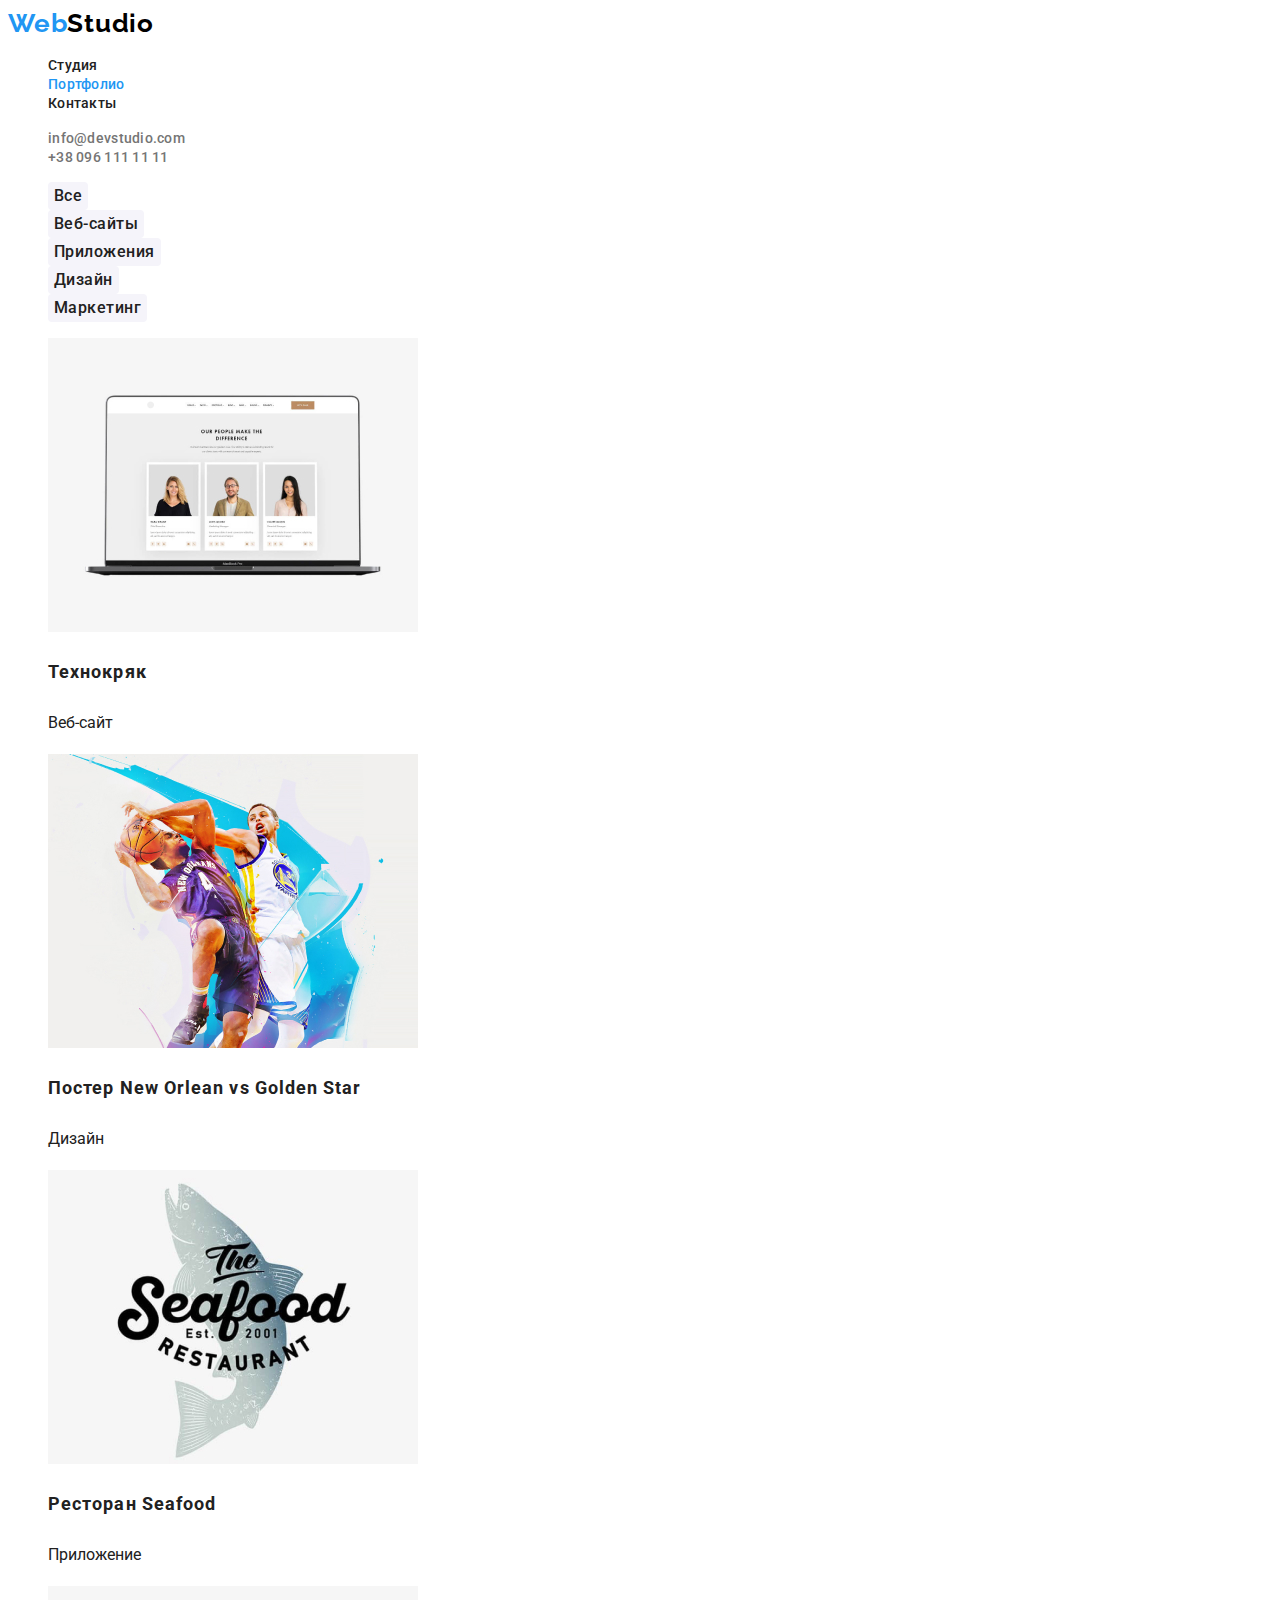
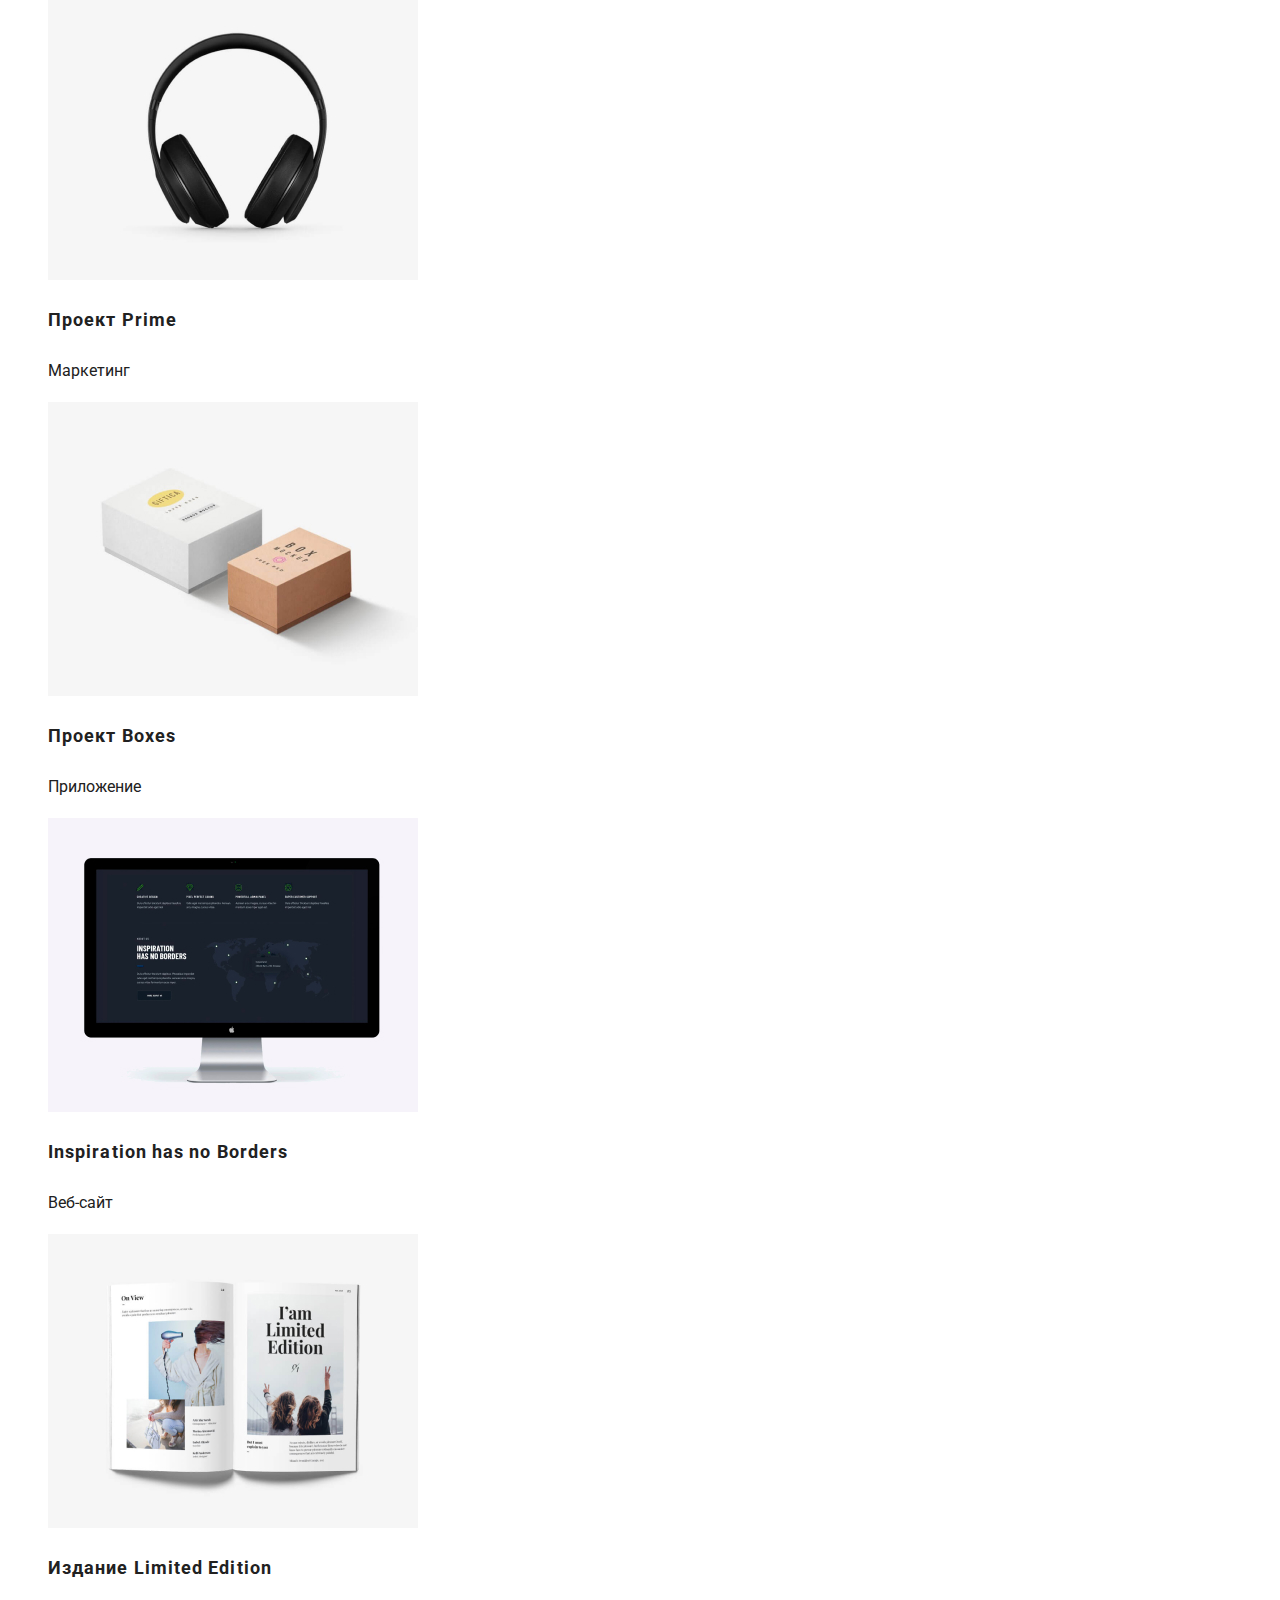
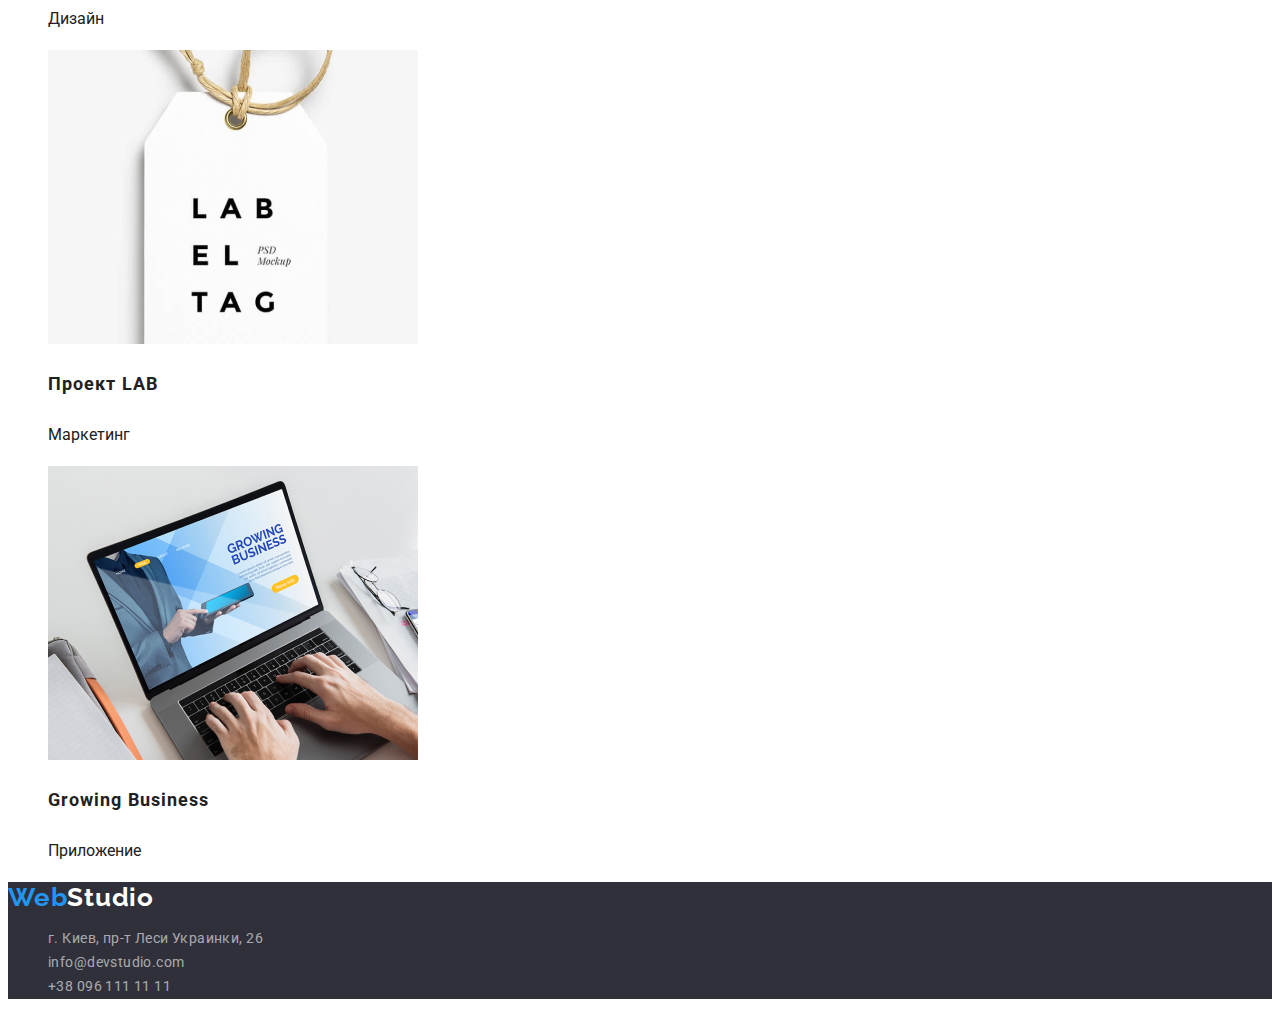
==== portfolio.html @ 54f68166 "Клонирует репозиторий" ====
<!DOCTYPE html>
<html lang="en">
<head>
    <meta charset="UTF-8">
    <meta http-equiv="X-UA-Compatible" content="IE=edge">
    <meta name="viewport" content="width=device-width, initial-scale=1.0">
    <title>Portfolio</title>
    <link
        rel="preconnect"
        href="https://fonts.gstatic.com"
    >
    <link
        href="https://fonts.googleapis.com/css2?family=Raleway:wght@700&family=Roboto:wght@400;500;700;900&display=swap"
        rel="stylesheet"
    >
    <link
        rel="stylesheet"
        href="./css/style.css">
</head>
<body>
    <header class="header">
      <div class="container navbar">
        <nav class="nav-area">
          <a href="/" class="logo-web link">
            <span>Web</span><span class="logo-st">Studio</span>
          </a>
          <ul class="site-nav list">
            <li class="item">
              <a href="./index.html" class="link">Студия</a>
            </li>
            <li class="item">
              <a href="./portfolio.html" class="link current">Портфолио</a>
            </li>
            <li class="item">
              <a href="#contacts" class="link">Контакты</a>
            </li>
        </nav>
          </ul>
          <ul class="mail-phone list">
            <li class="item">
              <a href="mailto:info@devstudio.com" class="link">info@devstudio.com</a>
            </li>
            <li class="item">
              <a href="tel:+380961111111" class="link">+38 096 111 11 11</a>
            </li>
          </ul>
      </div>
    </header>
    <main>
        <section>
            <h1 class="hiding-heading">Portfolio</h1>
            <ul class="list">
                <li><button type="button" class="button filter-button">Все</button></li>
                <li><button type="button" class="button filter-button">Веб-сайты</button></li>
                <li><button type="button" class="button filter-button">Приложения</button></li> 
                <li><button type="button" class="button filter-button">Дизайн</button></li>
                <li><button type="button" class="button filter-button">Маркетинг</button></li>
            </ul>
            <ul class="list">
                <li>
                    <a href="" class="link portfolio-link">
                        <img src="./img/tech.jpg" alt="tech" width="370">
                        <h3 class="project-name">Технокряк</h3>
                        <p class="project-type">Веб-сайт</p>
                    </a>
                </li>
                <li>
                    <a href="" class="link portfolio-link">
                        <img src="./img/poster.jpg" alt="poster" width="370">
                        <h3 class="project-name">Постер New Orlean vs Golden Star</h3>
                        <p class="project-type">Дизайн</p>
                    </a>
                </li>
                <li>
                    <a href="" class="link portfolio-link">
                        <img src="./img/seafood.jpg" alt="seafood" width="370">
                        <h3 class="project-name">Ресторан Seafood</h3>
                        <p class="project-type">Приложение</p>
                    </a>
                </li>
                <li>
                    <a href="" class="link portfolio-link">
                        <img src="./img/prime.jpg" alt="prime" width="370">
                        <h3 class="project-name">Проект Prime</h3>
                        <p class="project-type">Маркетинг</p>
                    </a>
                </li>
                <li>
                    <a href="" class="link portfolio-link">
                        <img src="./img/boxes.jpg" alt="boxes" width="370">
                        <h3 class="project-name">Проект Boxes</h3>
                        <p class="project-type">Приложение</p>
                    </a>
                </li>
                <li>
                    <a href="" class="link portfolio-link">
                        <img src="./img/inspir.jpg" alt="Inspiration" width="370">
                        <h3 class="project-name">Inspiration has no Borders</h3>
                        <p class="project-type">Веб-сайт</p>
                    </a>
                </li>
                <li>
                    <a href="" class="link portfolio-link">
                        <img src="./img/book.jpg" alt="book" width="370">
                        <h3 class="project-name">Издание Limited Edition</h3>
                        <p class="project-type">Дизайн</p>
                    </a>
                </li>
                <li>
                    <a href="" class="link portfolio-link">
                        <img src="./img/lab.jpg" alt="LAB" width="370">
                        <h3 class="project-name">Проект LAB</h3>
                        <p class="project-type">Маркетинг</p>
                    </a>
                </li>
                <li>
                    <a href="" class="link portfolio-link">
                        <img src="./img/grow.jpg" alt="Growing" width="370">
                        <h3 class="project-name">Growing Business</h3>
                        <p class="project-type">Приложение</p>
                    </a>
                </li>
            </ul>
        </section>
        </main>
        <!-- FOOTER-->
        <footer class="footer">
      <div class="ftr-data">
        <a href="/" class="logo-web link">
          <span>Web</span><span class="ftr-logo-st">Studio</span>
        </a>
        <ul class="ftr-adress list">
          <li>
            <a href="https://goo.gl/maps/uUebUFh7nfzRT5ZEA" class="link">г. Киев, пр-т Леси Украинки, 26</a>
          </li>
          <li>
            <a  href="mailto:info@devstudio.com" class="link">info@devstudio.com</a>
          </li>
          <li>
            <a href="tel:+380961111111" class="link">+38 096 111 11 11</a>
          </li>
        </ul>
      </div>
    </footer>
</body>
</html>
---- css/style.css ----
:root {
  --brand-blue-color: #2196f3;
  --black: #000000;
  --common-color: #212121;
  --grey: #757575;
  --white: #ffffff;
  --background-black: #2f303a;
  --background-grey: #f5f4fa;
  --card-border-grey: #eeeeee;
  --header-underline: #ececec;
  --footer-contacts: rgba(255, 255, 255, 0.6);
  --footer-logo-shadow: 0px 4px 4px rgba(0, 0, 0, 0.25);
  --hero-button-shadow: 0px 4px 4px rgba(0, 0, 0, 0.15);
  --project-cards-shadow: 0px 1px 1px rgba(0, 0, 0, 0.12),
    0px 4px 4px rgba(0, 0, 0, 0.06), 1px 4px 6px rgba(0, 0, 0, 0.16);
  --project-button-shedow: 0px 3px 1px rgba(0, 0, 0, 0.1),
    0px 1px 2px rgba(0, 0, 0, 0.08), 0px 2px 2px rgba(0, 0, 0, 0.12);
}

/* ------Hide Headers------ */

.hiding-heading {
  position: absolute;
  width: 1px;
  height: 1px;
  margin: -1px;
  border: 0;
  padding: 0;

  white-space: nowrap;
  clip-path: inset(100%);
  clip: rect(0 0 0 0);
  overflow: hidden;
}
/* ------End Hide Headers------ */

body {
  font-family: "Roboto", "Open Sans", "Helvetica Neue", sans-serif;
  color: var(--common-color);
  background-color: var(--white);
}

.list {
  list-style: none;
}

.link {
  text-decoration: none;
}

/* ------Header Section------ */
/* Logo Headder-Fotter */

.logo-web {
  color: var(--brand-blue-color);
  font-family: Raleway;
  font-weight: 700;
  font-size: 26px;
  line-height: 1.192;
  letter-spacing: 0.03em;
}

.logo-st {
  color: var(--black);
}

.ftr-logo-st {
  color: var(--white);
}

.logo-web.link:hover,
.logo-web.link:focus {
  opacity: 0.7;
}

.logo-web.shadow {
  text-shadow: var(--footer-logo-shadow);
}

/* Main content and Header fonts */

.site-nav .link,
.mail-phone .link {
  font-family: inherit;
  font-weight: 500;
  font-size: 14px;
  line-height: 1.143;
  letter-spacing: 0.02em;
}

/* site navigation*/

.site-nav .link {
  color: var(--common-color);
}

.site-nav .link.current {
  color: var(--brand-blue-color);
}

.site-nav .link:hover,
.site-nav .link:focus {
  color: var(--brand-blue-color);
}

/* Header Contacts */

.mail-phone .link {
  color: var(--grey);
}

.mail-phone .link:hover,
.mail-phone .link:focus {
  color: var(--brand-blue-color);
}
/* ------End Header Section------ */

/* -----Main Container------ */
/* Hero */

.order-txt {
  font-weight: 900;
  font-size: 44px;
  line-height: 1.36;
  text-align: center;
  letter-spacing: 0.06em;
  text-transform: uppercase;
  color: var(--white);
}

.hero-background {
  background-color: var(--background-black);
}
/*Hero end*/

/*Details*/
.head-spc-work {
  font-weight: 700;
  font-size: 14px;
  line-height: 1.143;
  text-transform: uppercase;
  letter-spacing: 0.03em;
}

.description-spc-work {
  font-size: 14px;
  line-height: 1.714;
  letter-spacing: 0.03em;
  color: var(--grey);
}
/* Details end*/

/* Sections */

/* Team Section */

.team {
  background-color: var(--background-grey);
}

/* Sections Service */

.service > .service-title,
.team > .service-title {
  font-weight: 700;
  font-size: 36px;
  line-height: 1.167;
  text-align: center;
  letter-spacing: 0.03em;
}

/* Sections h3 */

.our-team {
  font-weight: 500;
  font-size: 16px;
  line-height: 1.188;
  text-align: center;
}

.portfolio-link.link {
  color: inherit;
}

.project-name {
  font-weight: 700;
  font-size: 18px;
  line-height: 2;
  letter-spacing: 0.06em;
}

/* Card Descriptions */

.card-description {
  font-size: 16px;
  letter-spacing: 0.03em;
  color: var(--grey);
}

.team-position {
  line-height: 1.188;
  text-align: center;
}

.project-type {
  line-height: 1.875;
}

/* Portfolio Card Effects */

.portfolio-link {
  display: block;
}

.portfolio-link:hover,
.portfolio-link:focus {
  box-shadow: var(--project-cards-shadow);
}

/* Buttons */

.button {
  font-size: 16px;
  text-align: center;
  font-family: inherit;
  border: none;
  border-radius: 4px;
  cursor: pointer;
}
.button.order-btn {
  font-weight: 700;
  line-height: 1.875;
  letter-spacing: 0.06em;
  color: var(--white);
  background-color: var(--brand-blue-color);
  box-shadow: var(--hero-button-shadow);
}

.button.order-btn:hover,
.button.order-btn:focus {
  background-color: var(--white);
  color: var(--common-color);
}

.button.filter-button {
  font-weight: 500;
  line-height: 1.625;
  letter-spacing: 0.03em;
  color: var(--common-color);
  background-color: var(--background-grey);
}

.button.filter-button:hover,
.button.filter-button:focus {
  color: var(--white);
  background-color: var(--brand-blue-color);
  box-shadow: var(--project-button-shedow);
}

/* -----End Main Container------ */

/* ------Footer Section------ */
.footer {
  background-color: var(--background-black);
}

.ftr-adress,
.ftr-adress .link {
  font-style: normal;
  font-size: 14px;
  line-height: 1.714;
  letter-spacing: 0.03em;
}

a#adr-link{
  color: var(--white);
}

.ftr-adress .link {
  font-family: inherit;
  color: var(--footer-contacts);
}

.ftr-adress .link:hover,
.ftr-adress .link:focus {
  color: var(--white);
}
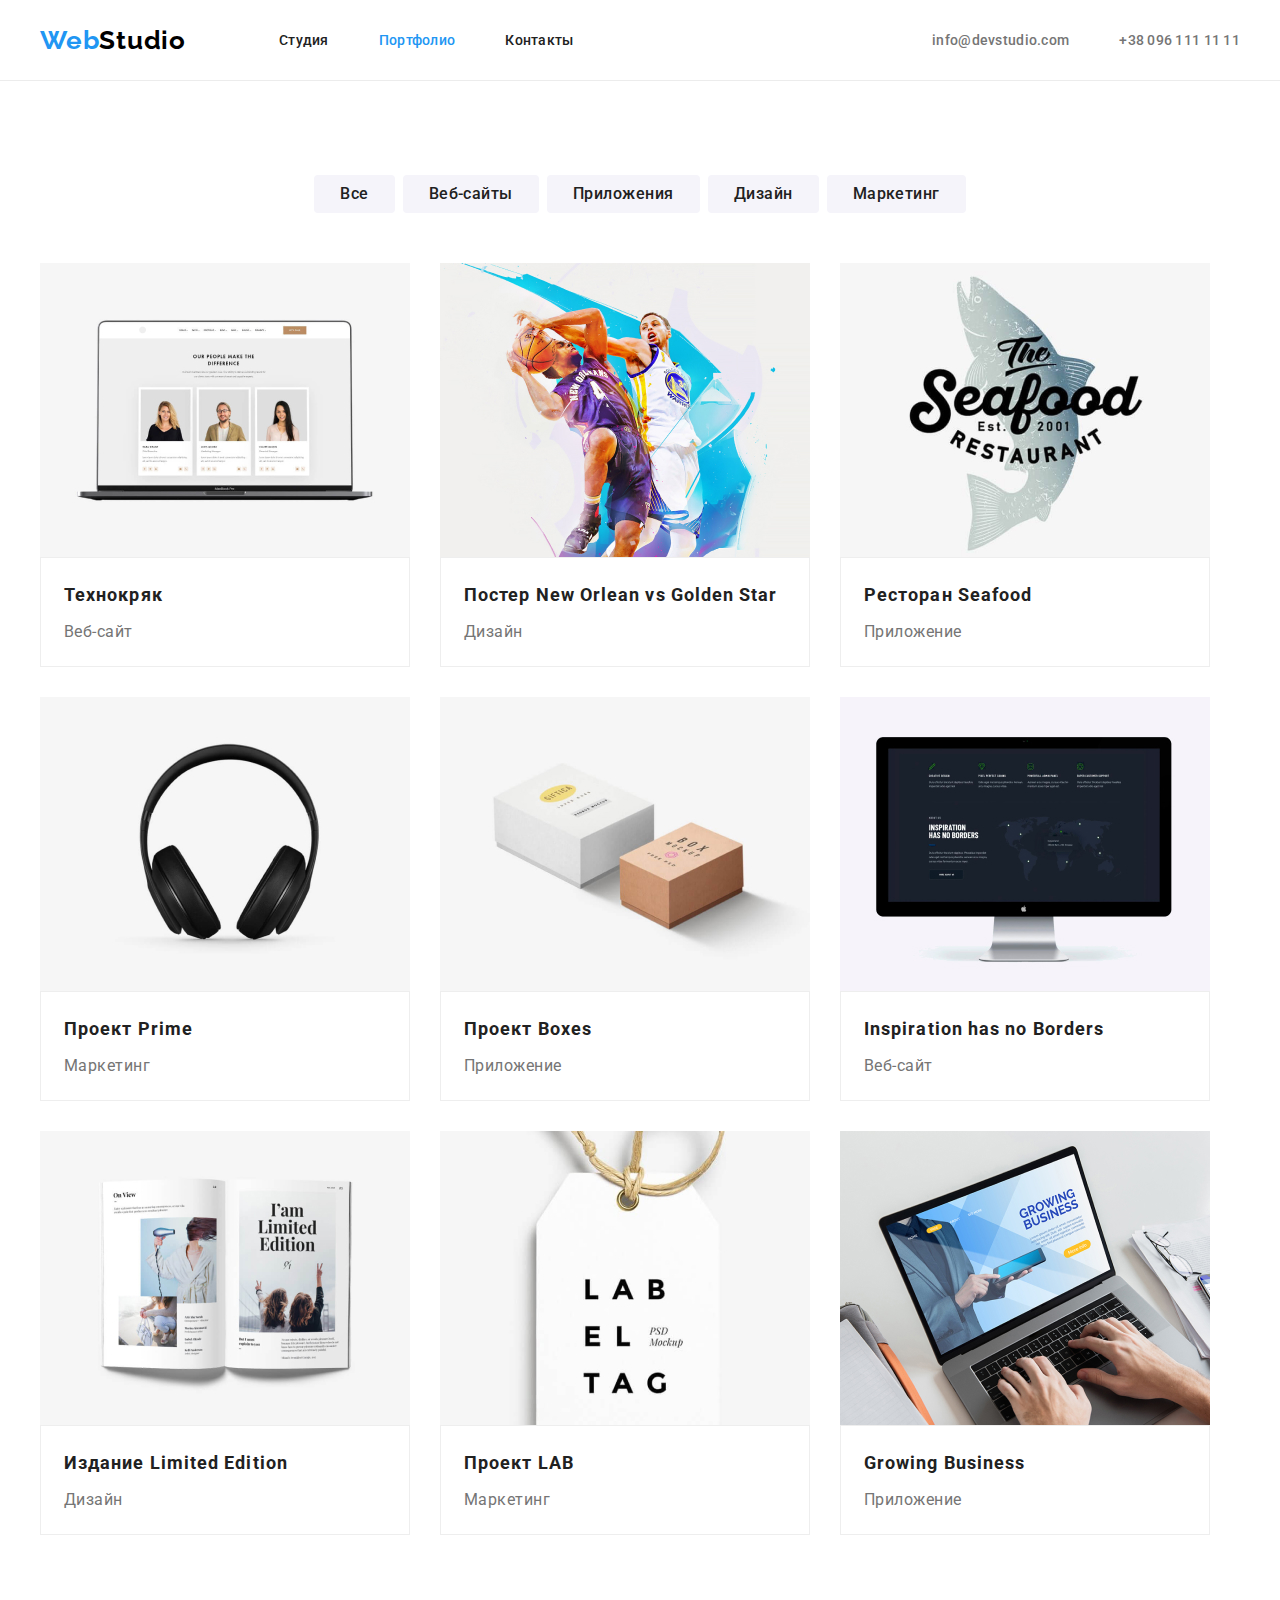
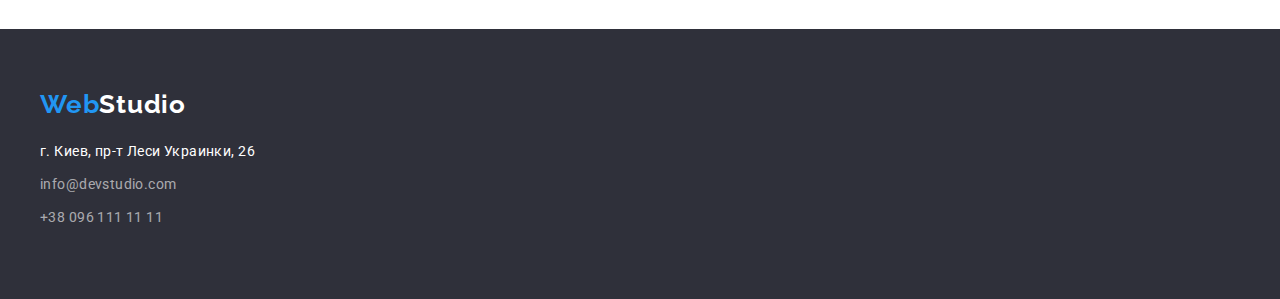
==== commit 59ac02fa: "применяет стили к Портфолио и обновляет главную" ====
--- a/portfolio.html
+++ b/portfolio.html
@@ -18,129 +18,154 @@
         href="./css/style.css">
 </head>
 <body>
-    <header class="header">
-      <div class="container navbar">
+  <header class="header">
+    <div class="container">
+      <div class="header-block">
         <nav class="nav-area">
-          <a href="/" class="logo-web link">
-            <span>Web</span><span class="logo-st">Studio</span>
-          </a>
+           <a href="/" class="logo-web link">
+             <span>Web</span><span class="logo-st">Studio</span>
+           </a>
           <ul class="site-nav list">
-            <li class="item">
-              <a href="./index.html" class="link">Студия</a>
+            <li class="nav-item">
+               <a href="./index.html" class="link">Студия</a>
             </li>
-            <li class="item">
-              <a href="./portfolio.html" class="link current">Портфолио</a>
+            <li class="nav-item">
+               <a href="./portfolio.html" class="link current">Портфолио</a>
             </li>
-            <li class="item">
-              <a href="#contacts" class="link">Контакты</a>
-            </li>
-        </nav>
-          </ul>
-          <ul class="mail-phone list">
-            <li class="item">
-              <a href="mailto:info@devstudio.com" class="link">info@devstudio.com</a>
-            </li>
-            <li class="item">
-              <a href="tel:+380961111111" class="link">+38 096 111 11 11</a>
+            <li class="nav-item">
+               <a href="#contacts" class="link">Контакты</a>
             </li>
           </ul>
-      </div>
-    </header>
+        </nav>
+       <ul class="mail-phone list">
+        <li class="contacts-item">
+          <a href="mailto:info@devstudio.com" class="link">info@devstudio.com</a>
+        </li>
+        <li class="item">
+          <a href="tel:+380961111111" class="link">+38 096 111 11 11</a>
+        </li>
+       </ul>
+     </div>
+   </div>
+  </header>
+
     <main>
-        <section>
+        <section class="section">
+          <div class="container">
             <h1 class="hiding-heading">Portfolio</h1>
-            <ul class="list">
-                <li><button type="button" class="button filter-button">Все</button></li>
-                <li><button type="button" class="button filter-button">Веб-сайты</button></li>
-                <li><button type="button" class="button filter-button">Приложения</button></li> 
-                <li><button type="button" class="button filter-button">Дизайн</button></li>
-                <li><button type="button" class="button filter-button">Маркетинг</button></li>
-            </ul>
-            <ul class="list">
-                <li>
+            <ul class="filter-button-list list">
+              <li class="filter-btn-item"><button type="button" class="button filter-button">Все</button></li>
+              <li class="filter-btn-item"><button type="button" class="button filter-button">Веб-сайты</button></li>
+              <li class="filter-btn-item"><button type="button" class="button filter-button">Приложения</button></li> 
+              <li class="filter-btn-item"><button type="button" class="button filter-button">Дизайн</button></li>
+              <li class="filter-btn-item"><button type="button" class="button filter-button">Маркетинг</button></li>
+              </ul>
+              <ul class="project-card-list list">
+                <li class="project-card-item">
+                  <a href="" class="link portfolio-link">
+                    <img src="./img/tech.jpg" alt="tech" width="370">
+                    <div class="project-card-description">
+                      <h3 class="project-name">Технокряк</h3>
+                      <p class="project-type card-description">Веб-сайт</p>
+                    </div>
+                  </a>
+                </li>
+                <li class="project-card-item">
+                  <a href="" class="link portfolio-link">
+                    <img src="./img/poster.jpg" alt="poster" width="370">
+                    <div class="project-card-description">
+                      <h3 class="project-name">Постер New Orlean vs Golden Star</h3>
+                      <p class="project-type card-description">Дизайн</p>
+                    </div>
+                  </a>
+                </li>
+                <li class="project-card-item">
+                  <a href="" class="link portfolio-link">
+                    <img src="./img/seafood.jpg" alt="seafood" width="370">
+                    <div class="project-card-description">
+                      <h3 class="project-name">Ресторан Seafood</h3>
+                      <p class="project-type card-description">Приложение</p>
+                    </div>
+                  </a>
+                </li>
+                <li class="project-card-item">
+                  <a href="" class="link portfolio-link">
+                    <img src="./img/prime.jpg" alt="prime" width="370">
+                    <div class="project-card-description">
+                      <h3 class="project-name">Проект Prime</h3>
+                      <p class="project-type card-description">Маркетинг</p>
+                    </div>
+                  </a>
+                </li>
+                <li class="project-card-item">
                     <a href="" class="link portfolio-link">
-                        <img src="./img/tech.jpg" alt="tech" width="370">
-                        <h3 class="project-name">Технокряк</h3>
-                        <p class="project-type">Веб-сайт</p>
+                      <img src="./img/boxes.jpg" alt="boxes" width="370">
+                      <div class="project-card-description">
+                        <h3 class="project-name">Проект Boxes</h3>
+                        <p class="project-type card-description">Приложение</p>
+                      </div>
                     </a>
+                  </li>
+                  <li class="project-card-item">
+                    <a href="" class="link portfolio-link">
+                      <img src="./img/inspir.jpg" alt="Inspiration" width="370">
+                      <div class="project-card-description">
+                        <h3 class="project-name">Inspiration has no Borders</h3>
+                        <p class="project-type card-description">Веб-сайт</p>
+                      </div>
+                    </a>
+                  </li>
+                <li class="project-card-item">
+                  <a href="" class="link portfolio-link">
+                    <img src="./img/book.jpg" alt="book" width="370">
+                    <div class="project-card-description">
+                      <h3 class="project-name">Издание Limited Edition</h3>
+                      <p class="project-type card-description">Дизайн</p>
+                    </div>
+                  </a>
                 </li>
-                <li>
-                    <a href="" class="link portfolio-link">
-                        <img src="./img/poster.jpg" alt="poster" width="370">
-                        <h3 class="project-name">Постер New Orlean vs Golden Star</h3>
-                        <p class="project-type">Дизайн</p>
-                    </a>
+                <li class="project-card-item">
+                  <a href="" class="link portfolio-link">
+                    <img src="./img/lab.jpg" alt="LAB" width="370">
+                    <div class="project-card-description">
+                      <h3 class="project-name">Проект LAB</h3>
+                      <p class="project-type card-description">Маркетинг</p>
+                    </div>
+                  </a>
                 </li>
-                <li>
-                    <a href="" class="link portfolio-link">
-                        <img src="./img/seafood.jpg" alt="seafood" width="370">
-                        <h3 class="project-name">Ресторан Seafood</h3>
-                        <p class="project-type">Приложение</p>
-                    </a>
+                <li class="project-card-item">
+                  <a href="" class="link portfolio-link">
+                    <img src="./img/grow.jpg" alt="Growing" width="370">
+                    <div class="project-card-description">
+                      <h3 class="project-name">Growing Business</h3>
+                      <p class="project-type card-description">Приложение</p>
+                    </div>
+                  </a>
                 </li>
-                <li>
-                    <a href="" class="link portfolio-link">
-                        <img src="./img/prime.jpg" alt="prime" width="370">
-                        <h3 class="project-name">Проект Prime</h3>
-                        <p class="project-type">Маркетинг</p>
-                    </a>
-                </li>
-                <li>
-                    <a href="" class="link portfolio-link">
-                        <img src="./img/boxes.jpg" alt="boxes" width="370">
-                        <h3 class="project-name">Проект Boxes</h3>
-                        <p class="project-type">Приложение</p>
-                    </a>
-                </li>
-                <li>
-                    <a href="" class="link portfolio-link">
-                        <img src="./img/inspir.jpg" alt="Inspiration" width="370">
-                        <h3 class="project-name">Inspiration has no Borders</h3>
-                        <p class="project-type">Веб-сайт</p>
-                    </a>
-                </li>
-                <li>
-                    <a href="" class="link portfolio-link">
-                        <img src="./img/book.jpg" alt="book" width="370">
-                        <h3 class="project-name">Издание Limited Edition</h3>
-                        <p class="project-type">Дизайн</p>
-                    </a>
-                </li>
-                <li>
-                    <a href="" class="link portfolio-link">
-                        <img src="./img/lab.jpg" alt="LAB" width="370">
-                        <h3 class="project-name">Проект LAB</h3>
-                        <p class="project-type">Маркетинг</p>
-                    </a>
-                </li>
-                <li>
-                    <a href="" class="link portfolio-link">
-                        <img src="./img/grow.jpg" alt="Growing" width="370">
-                        <h3 class="project-name">Growing Business</h3>
-                        <p class="project-type">Приложение</p>
-                    </a>
-                </li>
-            </ul>
-        </section>
+              </ul>
+            </div>
+          </section>
         </main>
         <!-- FOOTER-->
-        <footer class="footer">
-      <div class="ftr-data">
-        <a href="/" class="logo-web link">
-          <span>Web</span><span class="ftr-logo-st">Studio</span>
-        </a>
-        <ul class="ftr-adress list">
-          <li>
-            <a href="https://goo.gl/maps/uUebUFh7nfzRT5ZEA" class="link">г. Киев, пр-т Леси Украинки, 26</a>
-          </li>
-          <li>
-            <a  href="mailto:info@devstudio.com" class="link">info@devstudio.com</a>
-          </li>
-          <li>
-            <a href="tel:+380961111111" class="link">+38 096 111 11 11</a>
-          </li>
-        </ul>
-      </div>
-    </footer>
+      <footer class="footer">
+          <div class="container">
+            <a href="/" class="logo-web link">
+              <span>Web</span><span class="ftr-logo-st">Studio</span>
+            </a>
+            <address class="ftr-adress">
+              <ul class="list ftr-list">
+                <li class="ftr-item">
+                  <a href="https://goo.gl/maps/uUebUFh7nfzRT5ZEA" class="link" id="adr-link">г. Киев, пр-т Леси Украинки, 26</a>
+                </li>
+                <li class="ftr-item">
+                  <a  href="mailto:info@devstudio.com" class="link">info@devstudio.com</a>
+                </li>
+                <li class="ftr-item">
+                  <a href="tel:+380961111111" class="link">+38 096 111 11 11</a>
+                </li>
+              </ul>
+            </address>
+          </div>
+      </footer>
 </body>
 </html>--- a/css/style.css
+++ b/css/style.css
@@ -8,13 +8,20 @@
   --background-grey: #f5f4fa;
   --card-border-grey: #eeeeee;
   --header-underline: #ececec;
+  --order-btn: #188ce8;
   --footer-contacts: rgba(255, 255, 255, 0.6);
   --footer-logo-shadow: 0px 4px 4px rgba(0, 0, 0, 0.25);
   --hero-button-shadow: 0px 4px 4px rgba(0, 0, 0, 0.15);
   --project-cards-shadow: 0px 1px 1px rgba(0, 0, 0, 0.12),
     0px 4px 4px rgba(0, 0, 0, 0.06), 1px 4px 6px rgba(0, 0, 0, 0.16);
-  --project-button-shedow: 0px 3px 1px rgba(0, 0, 0, 0.1),
+  --project-button-shadow: 0px 3px 1px rgba(0, 0, 0, 0.1),
     0px 1px 2px rgba(0, 0, 0, 0.08), 0px 2px 2px rgba(0, 0, 0, 0.12);
+  --team-item-shadow: 0px 1px 3px rgba(0, 0, 0, 0.12),
+    0px 1px 1px rgba(0, 0, 0, 0.14), 0px 2px 1px rgba(0, 0, 0, 0.2);
+}
+
+img{
+  display: block;
 }
 
 /* ------Hide Headers------ */
@@ -38,17 +45,39 @@
   font-family: "Roboto", "Open Sans", "Helvetica Neue", sans-serif;
   color: var(--common-color);
   background-color: var(--white);
+  margin: 0;
 }
 
 .list {
   list-style: none;
+  margin: 0;
+  padding-left: 0;
 }
 
 .link {
   text-decoration: none;
 }
 
+.container{
+  max-width: 1200px;
+  padding-left: 15px;
+  padding-right: 15px;
+  margin: 0 auto;
+}
+
 /* ------Header Section------ */
+.header{
+  border-bottom: 1px solid var(--header-underline);
+}
+.header-block{
+  display: flex;
+  align-items: center;
+}
+
+.nav-area{
+  display: flex;
+  align-items: center;
+}
 /* Logo Headder-Fotter */
 
 .logo-web {
@@ -67,6 +96,9 @@
 .ftr-logo-st {
   color: var(--white);
 }
+.logo-web.link{
+  margin-right: 93px;
+}
 
 .logo-web.link:hover,
 .logo-web.link:focus {
@@ -75,6 +107,8 @@
 
 .logo-web.shadow {
   text-shadow: var(--footer-logo-shadow);
+  margin-top: 0;
+  margin-bottom: 20px;
 }
 
 /* Main content and Header fonts */
@@ -86,6 +120,9 @@
   font-size: 14px;
   line-height: 1.143;
   letter-spacing: 0.02em;
+  display: inline-block;
+  padding-top: 32px;
+  padding-bottom: 32px;
 }
 
 /* site navigation*/
@@ -102,8 +139,20 @@
 .site-nav .link:focus {
   color: var(--brand-blue-color);
 }
+.nav-item:not(:last-child){
+  margin-right: 50px;
+}
+
 
 /* Header Contacts */
+.mail-phone{
+  display: flex;
+  align-items: center;
+  margin-left: auto;
+}
+.contacts-item:not(:last-child){
+  margin-right: 50px;
+}
 
 .mail-phone .link {
   color: var(--grey);
@@ -116,30 +165,60 @@
 /* ------End Header Section------ */
 
 /* -----Main Container------ */
+.site-nav{
+  display: flex;
+  align-items: center;
+}
+
+
+
 /* Hero */
 
 .order-txt {
   font-weight: 900;
   font-size: 44px;
-  line-height: 1.36;
+  line-height: 1.3636;
   text-align: center;
   letter-spacing: 0.06em;
   text-transform: uppercase;
   color: var(--white);
+  margin: 0 auto 30px;
+  max-width: 696px;
 }
 
 .hero-background {
   background-color: var(--background-black);
+  padding-top: 200px;
+  padding-bottom: 200px;
 }
 /*Hero end*/
 
 /*Details*/
+.spc-work{
+  padding-top: 94px;
+  padding-bottom: 0;
+}
+
+.description-list{
+display: flex;
+}
+.description-item:not(:last-child){
+  margin-right: 30px;
+}
+
+.description-item{
+  max-width: 270px;
+} 
+
 .head-spc-work {
   font-weight: 700;
   font-size: 14px;
   line-height: 1.143;
   text-transform: uppercase;
   letter-spacing: 0.03em;
+  display: inline-block;
+  margin-bottom: 10px;
+  margin-top: 0;
 }
 
 .description-spc-work {
@@ -147,26 +226,64 @@
   line-height: 1.714;
   letter-spacing: 0.03em;
   color: var(--grey);
+  margin-top: 0;
+  margin-bottom: 0;
 }
 /* Details end*/
 
-/* Sections */
-
+/* Sections Service */
+.section{
+  padding-top: 94px;
+  padding-bottom: 94px;
+}
+.service-section .list{
+display: flex;
+align-items: start;
+}
+.service-item:not(:last-child){
+  margin-right: 30px;
+}
 /* Team Section */
 
-.team {
+.team-section {
   background-color: var(--background-grey);
 }
-
+.team-title{
+  margin-top: 0;
+  margin-bottom: 50px;
+}
+
+.team-section .list {
+  display: flex;
+  align-items: flex-start;
+}
+
+.team-item{
+  max-width: 270px;
+  background-color: var(--white);
+  box-shadow: var(--team-item-shadow);
+  border-bottom-right-radius: 4px;
+  border-bottom-left-radius: 4px;
+}
+
+.team-item:not(:last-child){
+  margin-right: 30px;
+}
+.description-team{
+padding-top: 30px;
+padding-bottom: 30px;
+}
 /* Sections Service */
 
-.service > .service-title,
-.team > .service-title {
+.service-section .service-title,
+.team-section .team-title {
   font-weight: 700;
   font-size: 36px;
   line-height: 1.167;
   text-align: center;
   letter-spacing: 0.03em;
+  margin-top: 0;
+  margin-bottom: 50px;
 }
 
 /* Sections h3 */
@@ -176,6 +293,8 @@
   font-size: 16px;
   line-height: 1.188;
   text-align: center;
+  margin-top: 0;
+  margin-bottom: 10px;
 }
 
 .portfolio-link.link {
@@ -187,6 +306,8 @@
   font-size: 18px;
   line-height: 2;
   letter-spacing: 0.06em;
+  margin-top: 0;
+  margin-bottom: 4px;
 }
 
 /* Card Descriptions */
@@ -195,6 +316,7 @@
   font-size: 16px;
   letter-spacing: 0.03em;
   color: var(--grey);
+  margin: 0;
 }
 
 .team-position {
@@ -234,12 +356,15 @@
   color: var(--white);
   background-color: var(--brand-blue-color);
   box-shadow: var(--hero-button-shadow);
-}
-
+  display: block;
+  margin: 0 auto;
+  padding: 10px 32px;
+  min-width: 200px;
+}
 .button.order-btn:hover,
 .button.order-btn:focus {
-  background-color: var(--white);
-  color: var(--common-color);
+  background-color: var(--order-btn);
+  color: var(--white);
 }
 
 .button.filter-button {
@@ -248,20 +373,36 @@
   letter-spacing: 0.03em;
   color: var(--common-color);
   background-color: var(--background-grey);
+  padding: 6px 26px;
 }
 
 .button.filter-button:hover,
 .button.filter-button:focus {
   color: var(--white);
   background-color: var(--brand-blue-color);
-  box-shadow: var(--project-button-shedow);
-}
-
+  box-shadow: var(--project-button-shadow);
+}
+
+.filter-button-list{
+  display: flex;
+  align-items: center;
+  justify-content: center;
+  margin-bottom: 50px;
+}
+
+.project-button-item:not(:last-child) {
+  margin-right: 8px;
+}
+.filter-btn-item:not(:last-child) {
+margin-right: 8px;
+}
 /* -----End Main Container------ */
 
 /* ------Footer Section------ */
 .footer {
   background-color: var(--background-black);
+  padding-top: 60px;
+  padding-bottom: 60px;
 }
 
 .ftr-adress,
@@ -270,6 +411,10 @@
   font-size: 14px;
   line-height: 1.714;
   letter-spacing: 0.03em;
+  margin-top: 20px;
+}
+.ftr-list .ftr-item{
+margin-bottom: 9px;
 }
 
 a#adr-link{
@@ -284,4 +429,25 @@
 .ftr-adress .link:hover,
 .ftr-adress .link:focus {
   color: var(--white);
-}+}
+
+/*PORTFOLIO Project-cars*/
+.project-card-list {
+  display: flex;
+  flex-wrap: wrap;
+  align-items: flex-start;
+}
+
+.project-card-item:not(:nth-child(3n)) {
+  margin-right: 30px;
+}
+
+.project-card-item:not(:nth-last-child(-n + 3)) {
+  margin-bottom: 30px;
+}
+
+.project-card-description {
+  padding: 19px 23px;
+  border: 1px solid var(--card-border-grey);
+}
+/*PORTFOLIO END*/